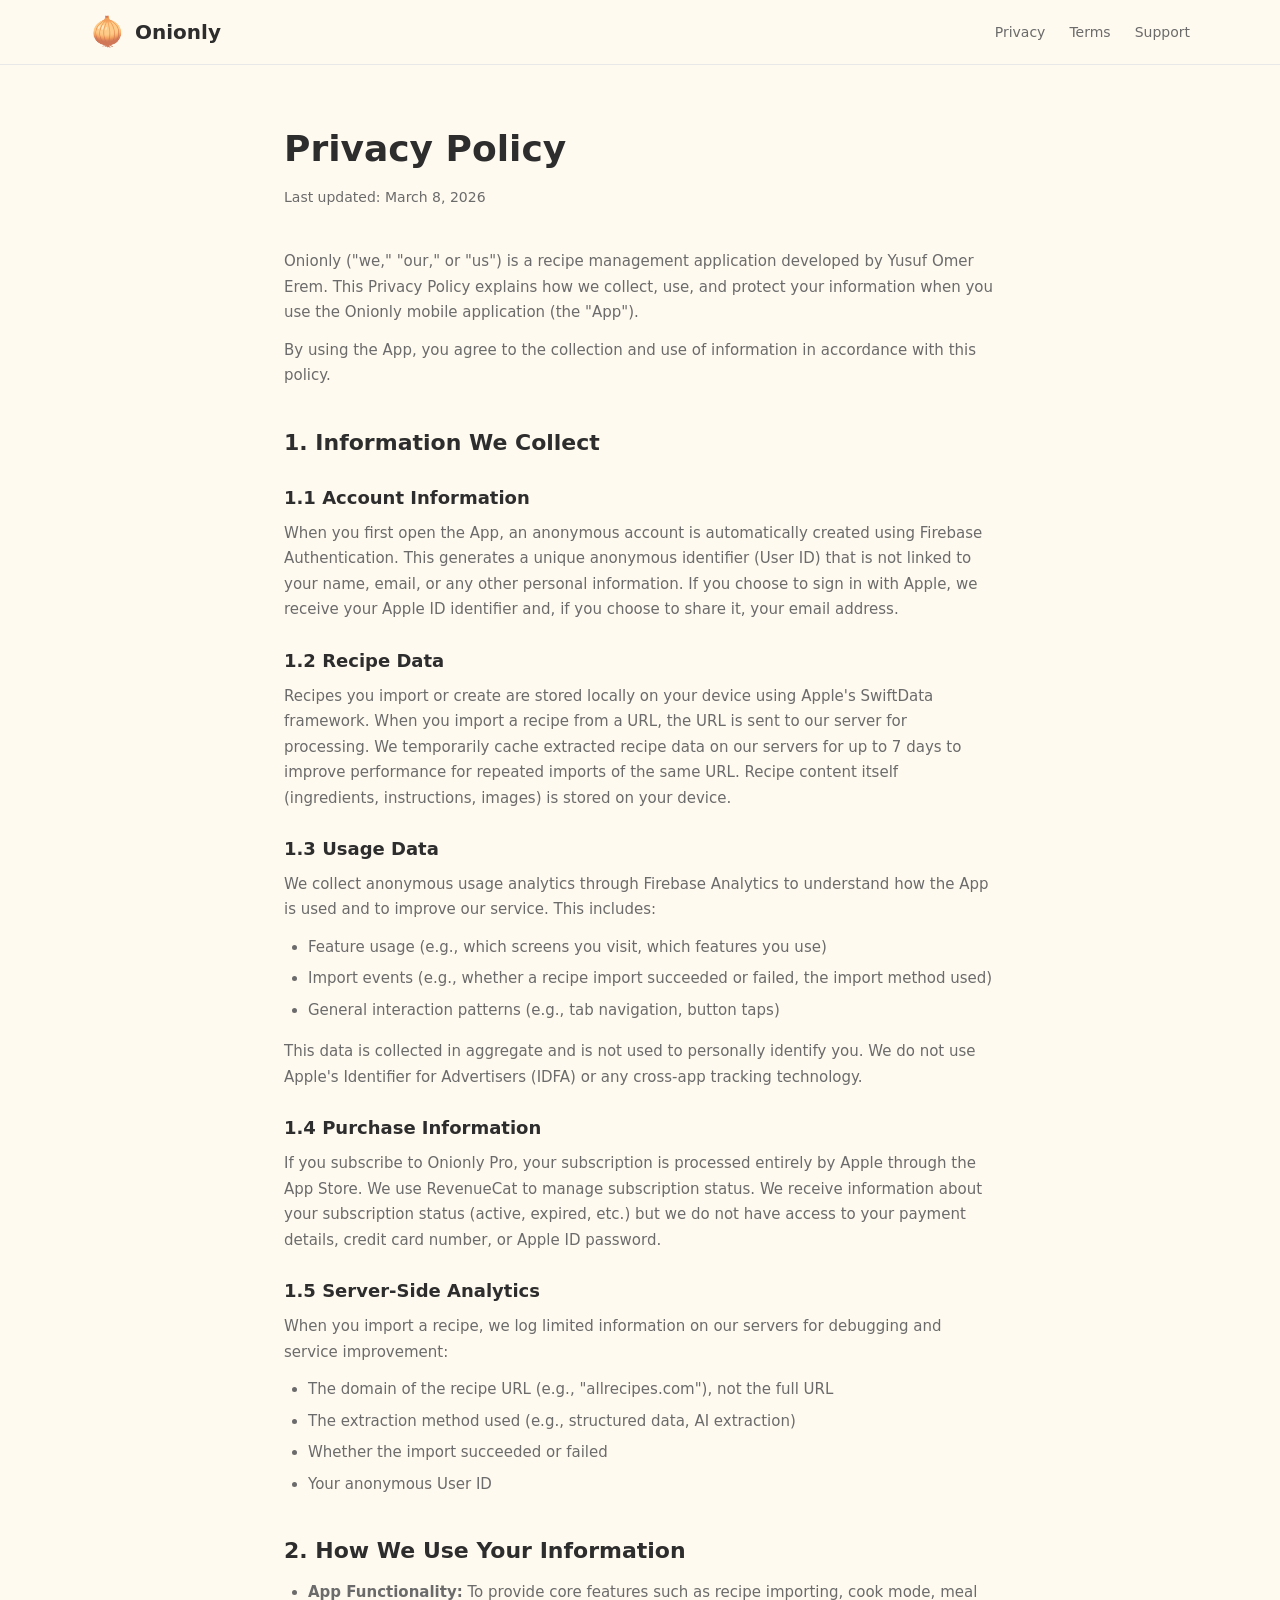
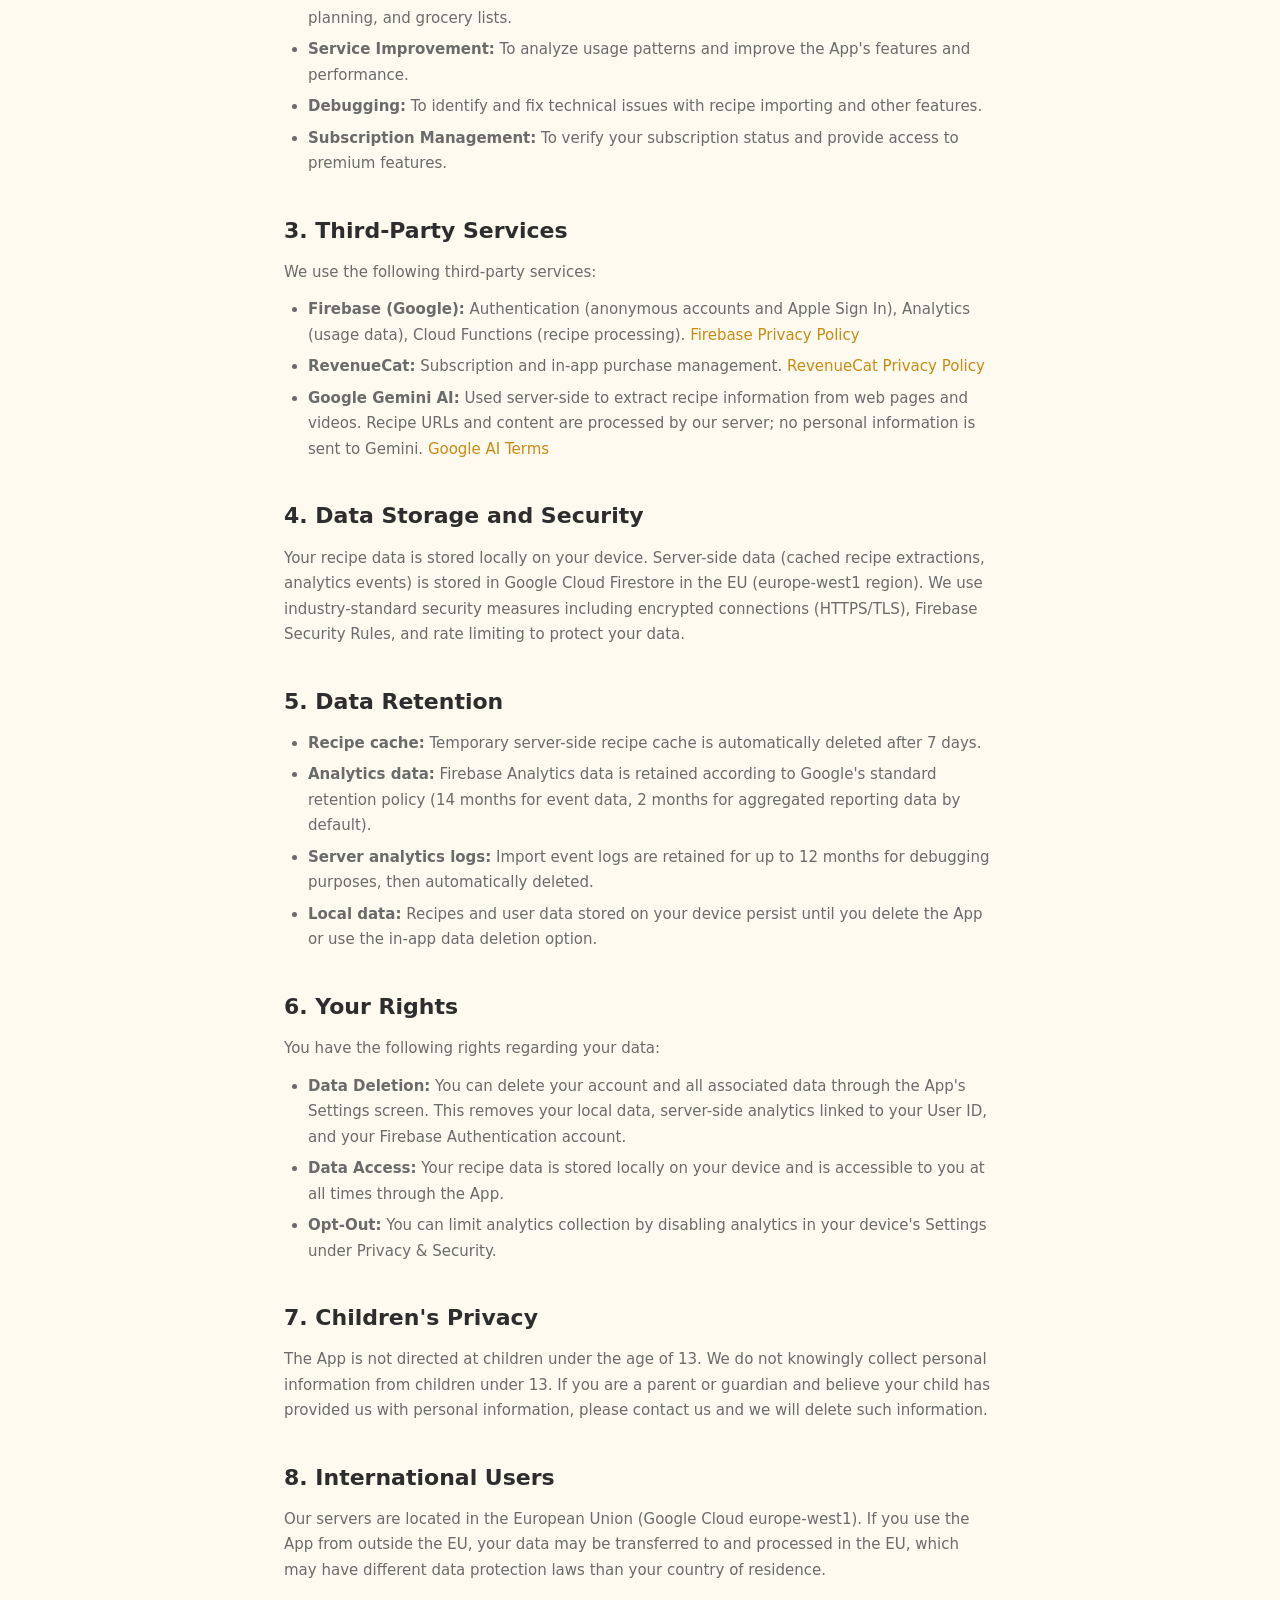
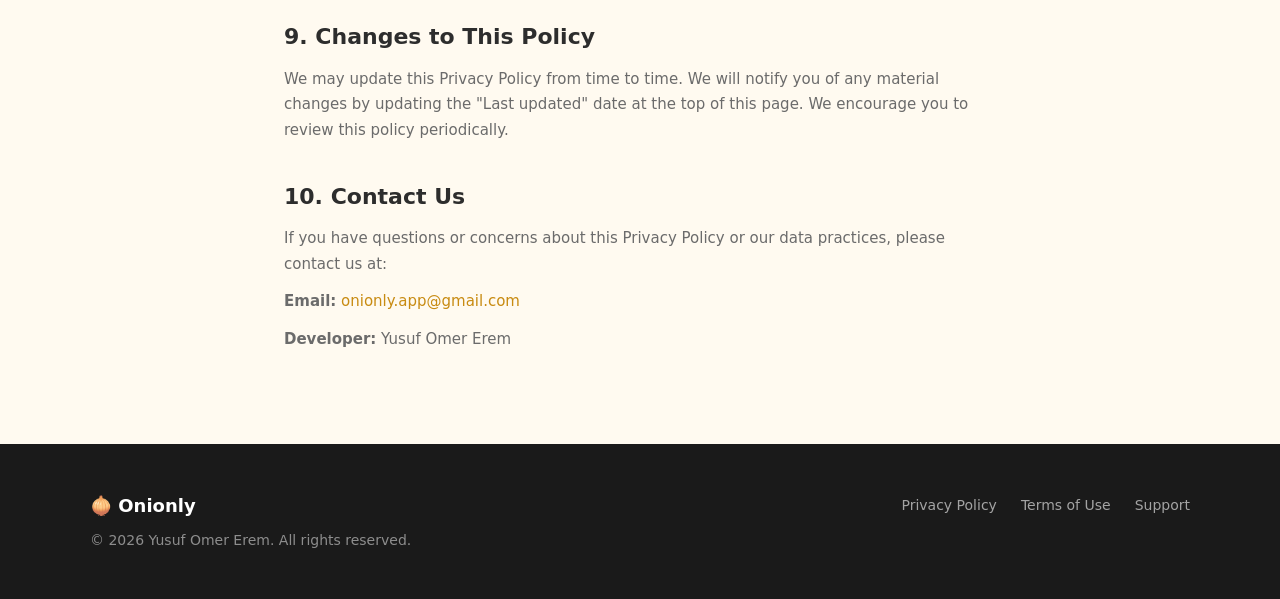
==== privacy.html @ fd92b1dc "Initial landing page with privacy policy, terms, and support Apple-compliant privacy policy and term" ====
<!DOCTYPE html>
<html lang="en">
<head>
    <meta charset="UTF-8">
    <meta name="viewport" content="width=device-width, initial-scale=1.0">
    <title>Privacy Policy - Onionly</title>
    <link rel="stylesheet" href="css/style.css">
    <link rel="icon" href="data:image/svg+xml,<svg xmlns='http://www.w3.org/2000/svg' viewBox='0 0 100 100'><text y='.9em' font-size='90'>&#x1f9c5;</text></svg>">
</head>
<body>
    <nav class="nav">
        <div class="nav-inner">
            <a href="index.html" class="nav-brand">
                <span>&#x1f9c5;</span> Onionly
            </a>
            <ul class="nav-links">
                <li><a href="privacy.html">Privacy</a></li>
                <li><a href="terms.html">Terms</a></li>
                <li><a href="support.html">Support</a></li>
            </ul>
        </div>
    </nav>

    <div class="legal">
        <h1>Privacy Policy</h1>
        <p class="updated">Last updated: March 8, 2026</p>

        <p>Onionly ("we," "our," or "us") is a recipe management application developed by Yusuf Omer Erem. This Privacy Policy explains how we collect, use, and protect your information when you use the Onionly mobile application (the "App").</p>

        <p>By using the App, you agree to the collection and use of information in accordance with this policy.</p>

        <h2>1. Information We Collect</h2>

        <h3>1.1 Account Information</h3>
        <p>When you first open the App, an anonymous account is automatically created using Firebase Authentication. This generates a unique anonymous identifier (User ID) that is not linked to your name, email, or any other personal information. If you choose to sign in with Apple, we receive your Apple ID identifier and, if you choose to share it, your email address.</p>

        <h3>1.2 Recipe Data</h3>
        <p>Recipes you import or create are stored locally on your device using Apple's SwiftData framework. When you import a recipe from a URL, the URL is sent to our server for processing. We temporarily cache extracted recipe data on our servers for up to 7 days to improve performance for repeated imports of the same URL. Recipe content itself (ingredients, instructions, images) is stored on your device.</p>

        <h3>1.3 Usage Data</h3>
        <p>We collect anonymous usage analytics through Firebase Analytics to understand how the App is used and to improve our service. This includes:</p>
        <ul>
            <li>Feature usage (e.g., which screens you visit, which features you use)</li>
            <li>Import events (e.g., whether a recipe import succeeded or failed, the import method used)</li>
            <li>General interaction patterns (e.g., tab navigation, button taps)</li>
        </ul>
        <p>This data is collected in aggregate and is not used to personally identify you. We do not use Apple's Identifier for Advertisers (IDFA) or any cross-app tracking technology.</p>

        <h3>1.4 Purchase Information</h3>
        <p>If you subscribe to Onionly Pro, your subscription is processed entirely by Apple through the App Store. We use RevenueCat to manage subscription status. We receive information about your subscription status (active, expired, etc.) but we do not have access to your payment details, credit card number, or Apple ID password.</p>

        <h3>1.5 Server-Side Analytics</h3>
        <p>When you import a recipe, we log limited information on our servers for debugging and service improvement:</p>
        <ul>
            <li>The domain of the recipe URL (e.g., "allrecipes.com"), not the full URL</li>
            <li>The extraction method used (e.g., structured data, AI extraction)</li>
            <li>Whether the import succeeded or failed</li>
            <li>Your anonymous User ID</li>
        </ul>

        <h2>2. How We Use Your Information</h2>
        <ul>
            <li><strong>App Functionality:</strong> To provide core features such as recipe importing, cook mode, meal planning, and grocery lists.</li>
            <li><strong>Service Improvement:</strong> To analyze usage patterns and improve the App's features and performance.</li>
            <li><strong>Debugging:</strong> To identify and fix technical issues with recipe importing and other features.</li>
            <li><strong>Subscription Management:</strong> To verify your subscription status and provide access to premium features.</li>
        </ul>

        <h2>3. Third-Party Services</h2>
        <p>We use the following third-party services:</p>
        <ul>
            <li><strong>Firebase (Google):</strong> Authentication (anonymous accounts and Apple Sign In), Analytics (usage data), Cloud Functions (recipe processing). <a href="https://firebase.google.com/support/privacy" target="_blank" rel="noopener">Firebase Privacy Policy</a></li>
            <li><strong>RevenueCat:</strong> Subscription and in-app purchase management. <a href="https://www.revenuecat.com/privacy" target="_blank" rel="noopener">RevenueCat Privacy Policy</a></li>
            <li><strong>Google Gemini AI:</strong> Used server-side to extract recipe information from web pages and videos. Recipe URLs and content are processed by our server; no personal information is sent to Gemini. <a href="https://ai.google.dev/terms" target="_blank" rel="noopener">Google AI Terms</a></li>
        </ul>

        <h2>4. Data Storage and Security</h2>
        <p>Your recipe data is stored locally on your device. Server-side data (cached recipe extractions, analytics events) is stored in Google Cloud Firestore in the EU (europe-west1 region). We use industry-standard security measures including encrypted connections (HTTPS/TLS), Firebase Security Rules, and rate limiting to protect your data.</p>

        <h2>5. Data Retention</h2>
        <ul>
            <li><strong>Recipe cache:</strong> Temporary server-side recipe cache is automatically deleted after 7 days.</li>
            <li><strong>Analytics data:</strong> Firebase Analytics data is retained according to Google's standard retention policy (14 months for event data, 2 months for aggregated reporting data by default).</li>
            <li><strong>Server analytics logs:</strong> Import event logs are retained for up to 12 months for debugging purposes, then automatically deleted.</li>
            <li><strong>Local data:</strong> Recipes and user data stored on your device persist until you delete the App or use the in-app data deletion option.</li>
        </ul>

        <h2>6. Your Rights</h2>
        <p>You have the following rights regarding your data:</p>
        <ul>
            <li><strong>Data Deletion:</strong> You can delete your account and all associated data through the App's Settings screen. This removes your local data, server-side analytics linked to your User ID, and your Firebase Authentication account.</li>
            <li><strong>Data Access:</strong> Your recipe data is stored locally on your device and is accessible to you at all times through the App.</li>
            <li><strong>Opt-Out:</strong> You can limit analytics collection by disabling analytics in your device's Settings under Privacy &amp; Security.</li>
        </ul>

        <h2>7. Children's Privacy</h2>
        <p>The App is not directed at children under the age of 13. We do not knowingly collect personal information from children under 13. If you are a parent or guardian and believe your child has provided us with personal information, please contact us and we will delete such information.</p>

        <h2>8. International Users</h2>
        <p>Our servers are located in the European Union (Google Cloud europe-west1). If you use the App from outside the EU, your data may be transferred to and processed in the EU, which may have different data protection laws than your country of residence.</p>

        <h2>9. Changes to This Policy</h2>
        <p>We may update this Privacy Policy from time to time. We will notify you of any material changes by updating the "Last updated" date at the top of this page. We encourage you to review this policy periodically.</p>

        <h2>10. Contact Us</h2>
        <p>If you have questions or concerns about this Privacy Policy or our data practices, please contact us at:</p>
        <p><strong>Email:</strong> <a href="mailto:onionly.app@gmail.com">onionly.app@gmail.com</a></p>
        <p><strong>Developer:</strong> Yusuf Omer Erem</p>
    </div>

    <footer class="footer">
        <div class="footer-inner">
            <div class="footer-brand">
                &#x1f9c5; Onionly
                <p>&copy; 2026 Yusuf Omer Erem. All rights reserved.</p>
            </div>
            <ul class="footer-links">
                <li><a href="privacy.html">Privacy Policy</a></li>
                <li><a href="terms.html">Terms of Use</a></li>
                <li><a href="support.html">Support</a></li>
            </ul>
        </div>
    </footer>
</body>
</html>
---- css/style.css ----
:root {
    --primary: #E8A317;
    --primary-dark: #C88B12;
    --primary-light: #F5C84C;
    --bg: #FFFAF0;
    --bg-dark: #1A1A1A;
    --text: #2D2D2D;
    --text-secondary: #6B6B6B;
    --text-light: #FFFFFF;
    --surface: #FFFFFF;
    --border: #E8E8E8;
    --radius: 16px;
    --shadow: 0 4px 24px rgba(0, 0, 0, 0.08);
}

* {
    margin: 0;
    padding: 0;
    box-sizing: border-box;
}

html {
    scroll-behavior: smooth;
}

body {
    font-family: -apple-system, 'SF Pro Rounded', 'SF Pro Display', system-ui, sans-serif;
    color: var(--text);
    background: var(--bg);
    line-height: 1.6;
    -webkit-font-smoothing: antialiased;
}

a {
    color: var(--primary-dark);
    text-decoration: none;
}

a:hover {
    text-decoration: underline;
}

/* Navigation */
.nav {
    position: fixed;
    top: 0;
    left: 0;
    right: 0;
    background: rgba(255, 250, 240, 0.9);
    backdrop-filter: blur(20px);
    -webkit-backdrop-filter: blur(20px);
    border-bottom: 1px solid var(--border);
    z-index: 100;
    padding: 0 24px;
}

.nav-inner {
    max-width: 1100px;
    margin: 0 auto;
    display: flex;
    align-items: center;
    justify-content: space-between;
    height: 64px;
}

.nav-brand {
    display: flex;
    align-items: center;
    gap: 10px;
    font-size: 20px;
    font-weight: 700;
    color: var(--text);
    text-decoration: none;
}

.nav-brand:hover {
    text-decoration: none;
}

.nav-brand span {
    font-size: 28px;
}

.nav-links {
    display: flex;
    gap: 24px;
    list-style: none;
}

.nav-links a {
    color: var(--text-secondary);
    font-size: 14px;
    font-weight: 500;
    transition: color 0.2s;
}

.nav-links a:hover {
    color: var(--primary-dark);
    text-decoration: none;
}

/* Hero */
.hero {
    padding: 140px 24px 80px;
    text-align: center;
    background: linear-gradient(180deg, var(--bg) 0%, #FFF5E0 100%);
}

.hero-inner {
    max-width: 700px;
    margin: 0 auto;
}

.hero-icon {
    font-size: 80px;
    margin-bottom: 24px;
}

.hero h1 {
    font-size: 48px;
    font-weight: 800;
    letter-spacing: -1px;
    margin-bottom: 16px;
    color: var(--text);
}

.hero h1 .accent {
    color: var(--primary);
}

.hero p {
    font-size: 20px;
    color: var(--text-secondary);
    max-width: 500px;
    margin: 0 auto 32px;
}

.app-store-badge {
    display: inline-block;
    transition: transform 0.2s;
}

.app-store-badge:hover {
    transform: scale(1.05);
}

.app-store-badge img {
    height: 54px;
}

.badge-placeholder {
    display: inline-block;
    padding: 14px 32px;
    background: var(--text);
    color: var(--text-light);
    border-radius: 12px;
    font-weight: 600;
    font-size: 16px;
}

/* Features */
.features {
    padding: 80px 24px;
    max-width: 1100px;
    margin: 0 auto;
}

.features h2 {
    text-align: center;
    font-size: 36px;
    font-weight: 700;
    margin-bottom: 48px;
}

.features-grid {
    display: grid;
    grid-template-columns: repeat(auto-fit, minmax(280px, 1fr));
    gap: 24px;
}

.feature-card {
    background: var(--surface);
    border: 1px solid var(--border);
    border-radius: var(--radius);
    padding: 32px;
    box-shadow: var(--shadow);
    transition: transform 0.2s;
}

.feature-card:hover {
    transform: translateY(-4px);
}

.feature-icon {
    font-size: 40px;
    margin-bottom: 16px;
}

.feature-card h3 {
    font-size: 20px;
    font-weight: 700;
    margin-bottom: 8px;
}

.feature-card p {
    color: var(--text-secondary);
    font-size: 15px;
}

/* Footer */
.footer {
    background: var(--bg-dark);
    color: var(--text-light);
    padding: 48px 24px;
}

.footer-inner {
    max-width: 1100px;
    margin: 0 auto;
    display: flex;
    justify-content: space-between;
    align-items: flex-start;
    flex-wrap: wrap;
    gap: 32px;
}

.footer-brand {
    font-size: 18px;
    font-weight: 700;
}

.footer-brand p {
    color: rgba(255, 255, 255, 0.5);
    font-size: 14px;
    font-weight: 400;
    margin-top: 8px;
}

.footer-links {
    display: flex;
    gap: 24px;
    list-style: none;
}

.footer-links a {
    color: rgba(255, 255, 255, 0.6);
    font-size: 14px;
    transition: color 0.2s;
}

.footer-links a:hover {
    color: white;
    text-decoration: none;
}

/* Legal pages */
.legal {
    padding: 120px 24px 80px;
    max-width: 760px;
    margin: 0 auto;
}

.legal h1 {
    font-size: 36px;
    font-weight: 700;
    margin-bottom: 8px;
}

.legal .updated {
    color: var(--text-secondary);
    font-size: 14px;
    margin-bottom: 40px;
}

.legal h2 {
    font-size: 22px;
    font-weight: 700;
    margin-top: 36px;
    margin-bottom: 12px;
}

.legal h3 {
    font-size: 18px;
    font-weight: 600;
    margin-top: 24px;
    margin-bottom: 8px;
}

.legal p, .legal li {
    color: var(--text-secondary);
    font-size: 15px;
    line-height: 1.7;
    margin-bottom: 12px;
}

.legal ul {
    padding-left: 24px;
    margin-bottom: 16px;
}

.legal li {
    margin-bottom: 6px;
}

/* Support page */
.support {
    padding: 120px 24px 80px;
    max-width: 760px;
    margin: 0 auto;
}

.support h1 {
    font-size: 36px;
    font-weight: 700;
    margin-bottom: 8px;
}

.support .subtitle {
    color: var(--text-secondary);
    font-size: 18px;
    margin-bottom: 40px;
}

.support h2 {
    font-size: 22px;
    font-weight: 700;
    margin-top: 36px;
    margin-bottom: 16px;
}

.support-card {
    background: var(--surface);
    border: 1px solid var(--border);
    border-radius: var(--radius);
    padding: 24px;
    margin-bottom: 16px;
}

.support-card h3 {
    font-size: 16px;
    font-weight: 600;
    margin-bottom: 8px;
}

.support-card p {
    color: var(--text-secondary);
    font-size: 15px;
}

.contact-email {
    display: inline-block;
    padding: 14px 28px;
    background: var(--primary);
    color: white;
    border-radius: 12px;
    font-weight: 600;
    font-size: 16px;
    margin-top: 8px;
    transition: background 0.2s;
}

.contact-email:hover {
    background: var(--primary-dark);
    text-decoration: none;
}

/* Responsive */
@media (max-width: 768px) {
    .hero h1 {
        font-size: 32px;
    }

    .hero p {
        font-size: 17px;
    }

    .features h2 {
        font-size: 28px;
    }

    .footer-inner {
        flex-direction: column;
        align-items: center;
        text-align: center;
    }

    .nav-links {
        gap: 16px;
    }

    .nav-links a {
        font-size: 13px;
    }
}
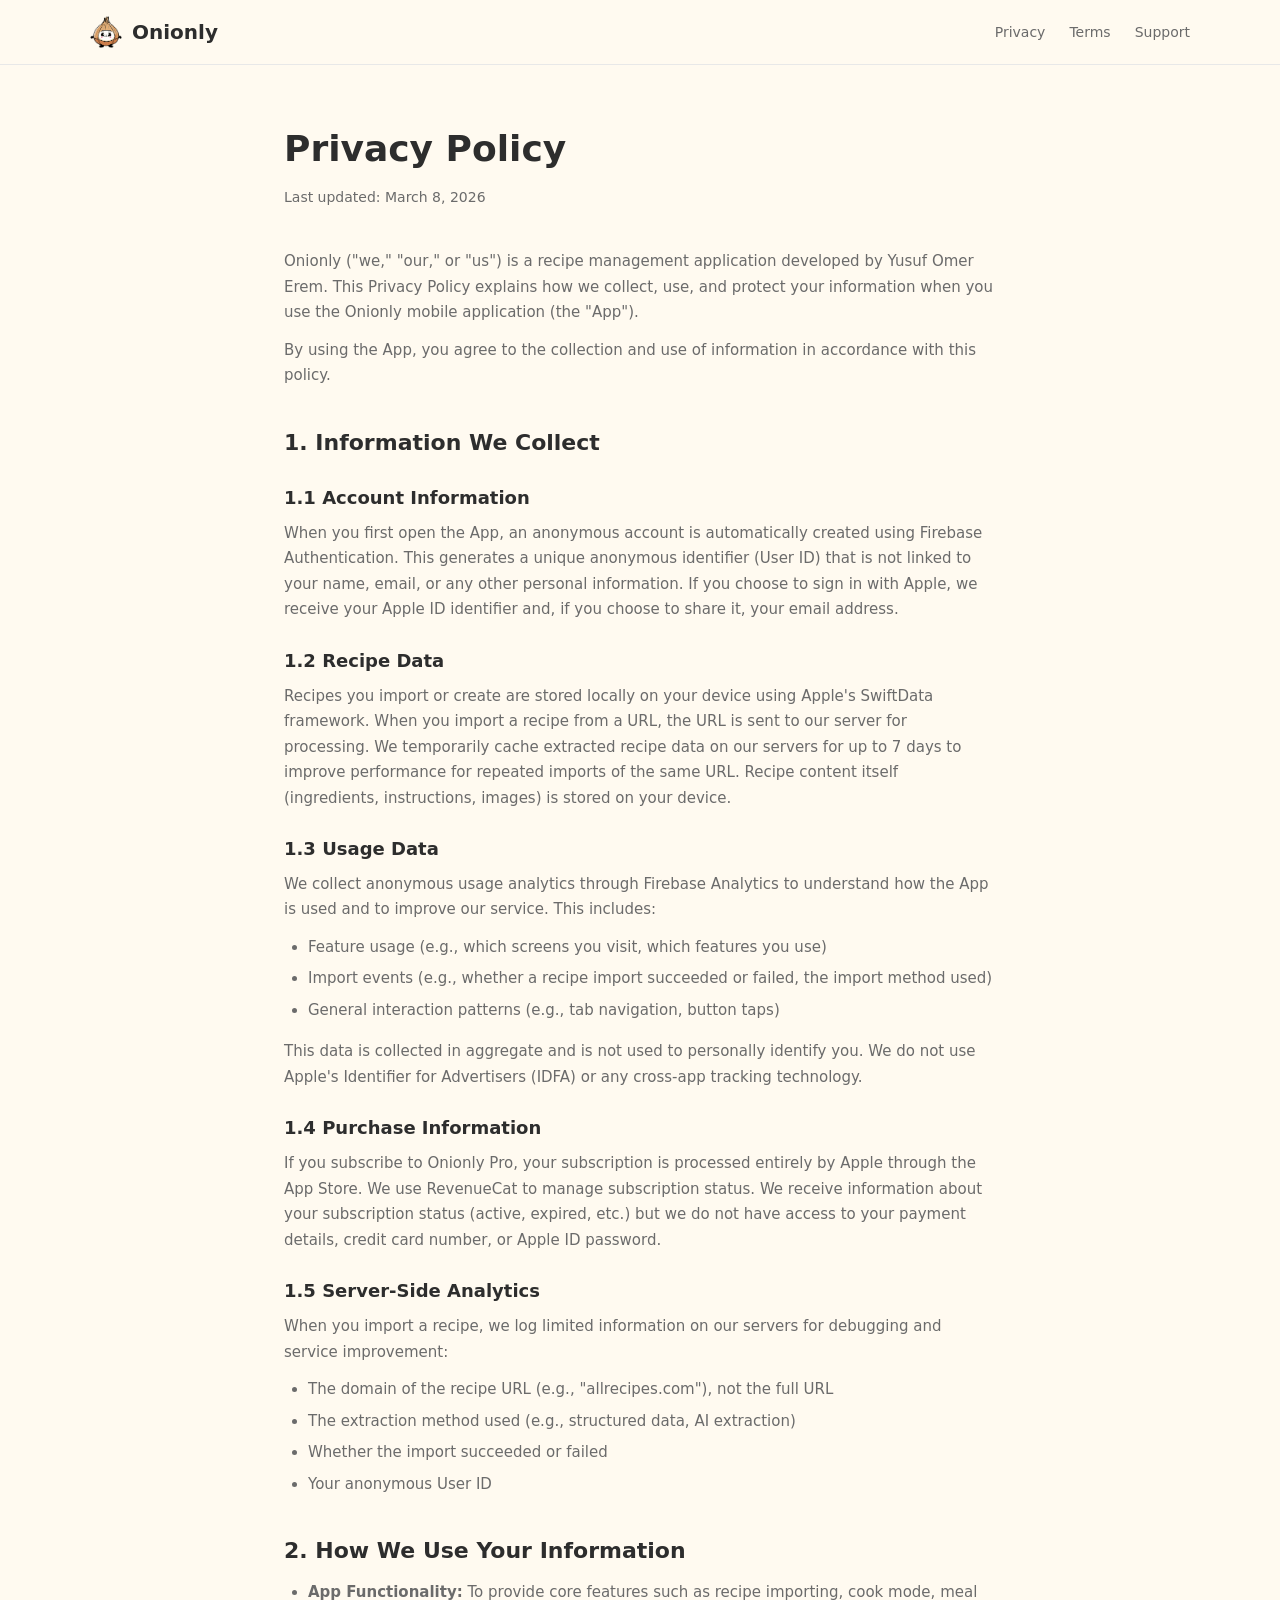
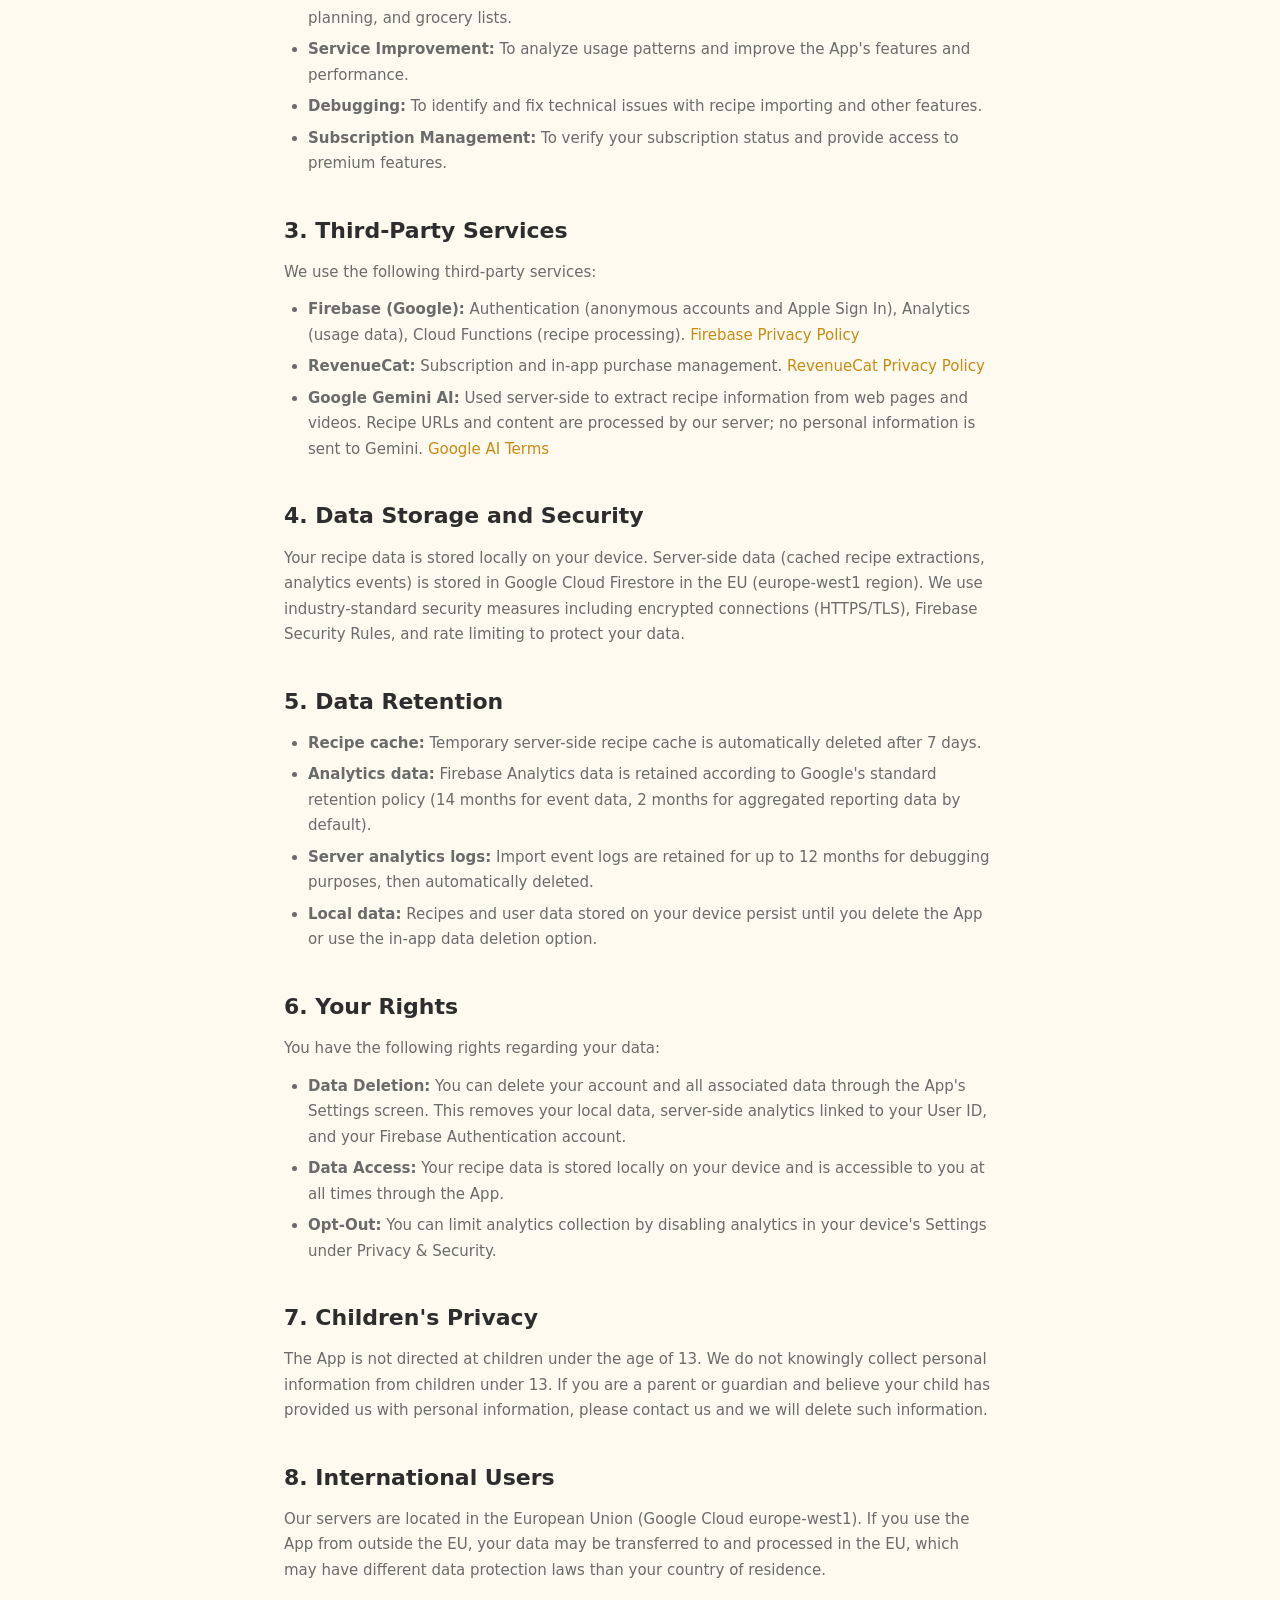
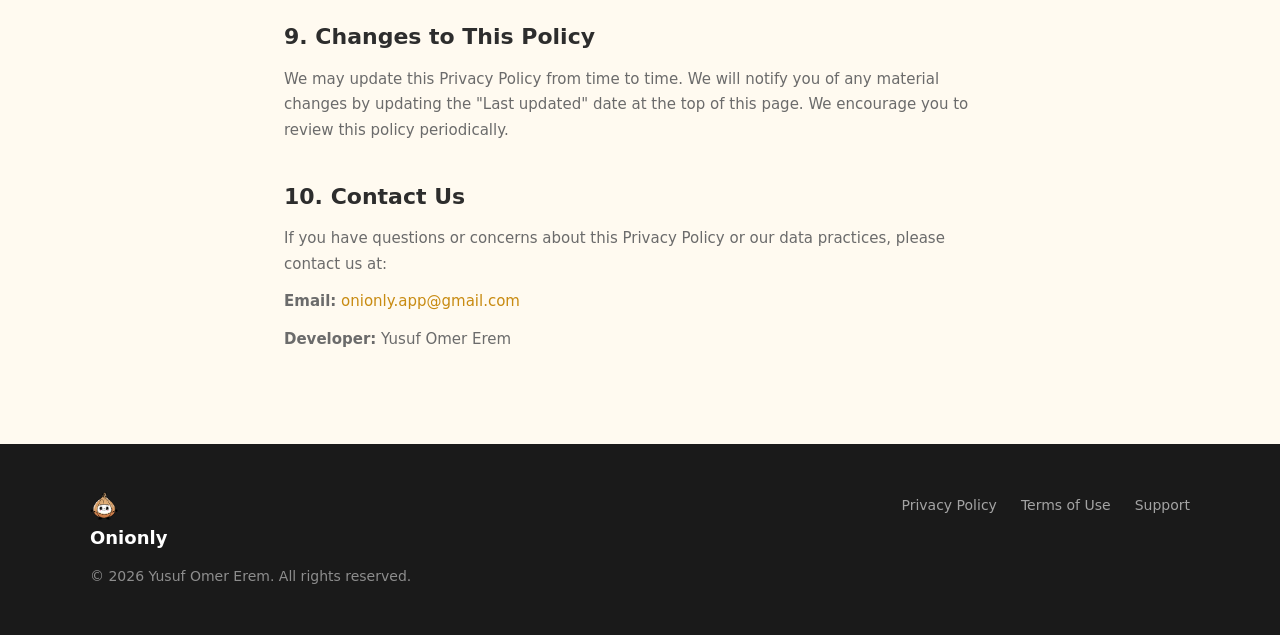
==== commit 54bebe18: "Add app logo and favicon across all pages - Replace emoji icons with OnionLogo.png in nav, hero, and" ====
--- a/privacy.html
+++ b/privacy.html
@@ -5,13 +5,13 @@
     <meta name="viewport" content="width=device-width, initial-scale=1.0">
     <title>Privacy Policy - Onionly</title>
     <link rel="stylesheet" href="css/style.css">
-    <link rel="icon" href="data:image/svg+xml,<svg xmlns='http://www.w3.org/2000/svg' viewBox='0 0 100 100'><text y='.9em' font-size='90'>&#x1f9c5;</text></svg>">
+    <link rel="icon" href="img/appicon.png" type="image/png">
 </head>
 <body>
     <nav class="nav">
         <div class="nav-inner">
             <a href="index.html" class="nav-brand">
-                <span>&#x1f9c5;</span> Onionly
+                <img src="img/logo.png" alt="Onionly" class="nav-logo"> Onionly
             </a>
             <ul class="nav-links">
                 <li><a href="privacy.html">Privacy</a></li>
@@ -111,7 +111,7 @@
     <footer class="footer">
         <div class="footer-inner">
             <div class="footer-brand">
-                &#x1f9c5; Onionly
+                <img src="img/logo.png" alt="Onionly" class="footer-logo"> Onionly
                 <p>&copy; 2026 Yusuf Omer Erem. All rights reserved.</p>
             </div>
             <ul class="footer-links">
--- a/css/style.css
+++ b/css/style.css
@@ -77,8 +77,10 @@
     text-decoration: none;
 }
 
-.nav-brand span {
-    font-size: 28px;
+.nav-logo {
+    height: 32px;
+    width: 32px;
+    object-fit: contain;
 }
 
 .nav-links {
@@ -111,8 +113,10 @@
     margin: 0 auto;
 }
 
-.hero-icon {
-    font-size: 80px;
+.hero-logo {
+    height: 120px;
+    width: 120px;
+    object-fit: contain;
     margin-bottom: 24px;
 }
 
@@ -227,6 +231,18 @@
 .footer-brand {
     font-size: 18px;
     font-weight: 700;
+    display: flex;
+    flex-direction: column;
+    align-items: flex-start;
+    gap: 4px;
+}
+
+.footer-logo {
+    height: 28px;
+    width: 28px;
+    object-fit: contain;
+    vertical-align: middle;
+    margin-right: 6px;
 }
 
 .footer-brand p {
